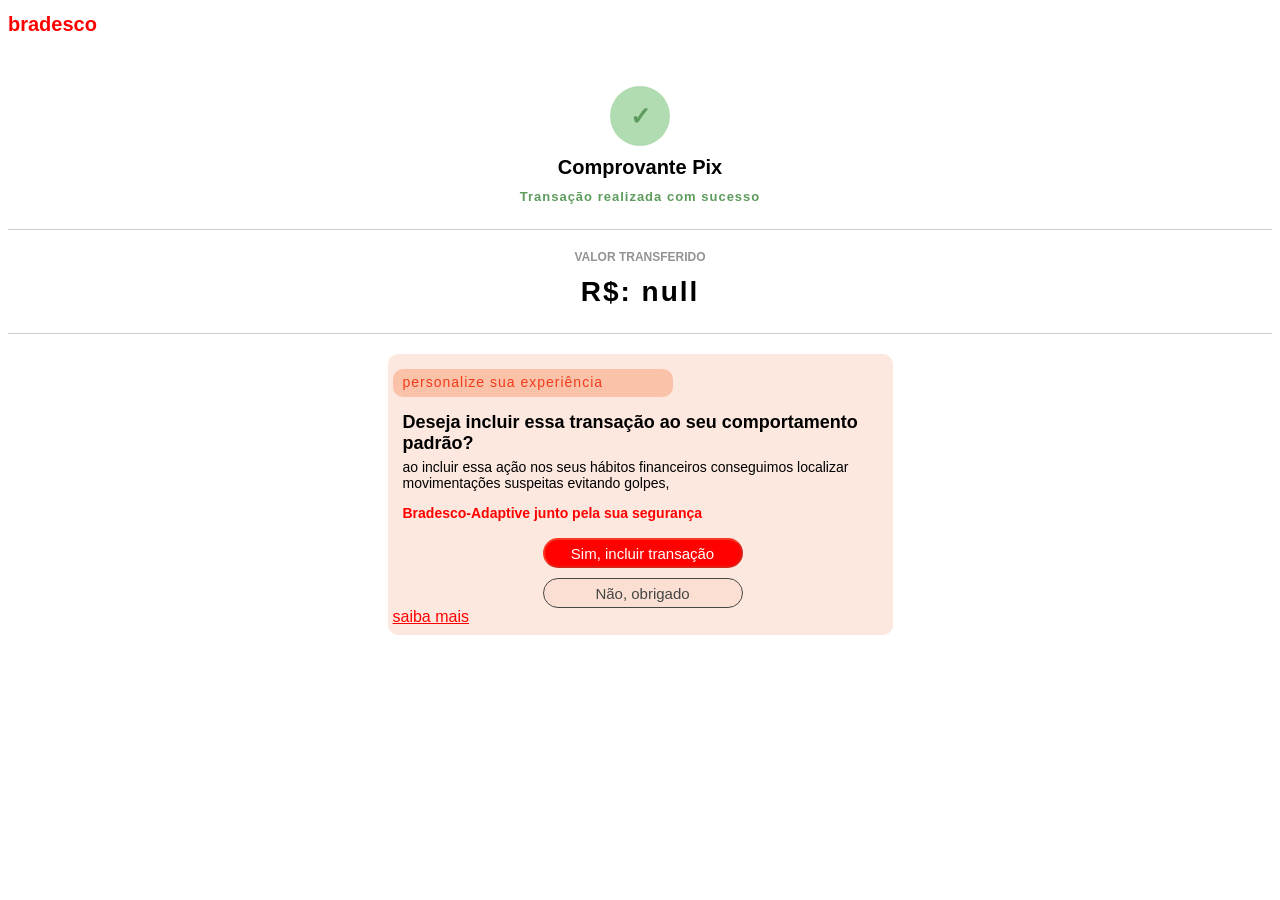
==== index.html @ 48e3f6b7 "primeira versão da interface da ferramenta guardian" ====
<!DOCTYPE html>
<html lang="en">
<head>
    <meta charset="UTF-8">
    <meta name="viewport" content="width=device-width, initial-scale=1.0">
    <title>Sprint 1 front-end</title>
    <link rel="stylesheet" href="style.css">
</head>
<body>
    <div>
        <h1>bradesco</h1>
    </div>
    
    <div class="confirmacao"> 
        <h2> ✓ </h2>
        <p class="comprovante">Comprovante Pix</p>
        <p class="sucesso">Transação realizada com sucesso</p>
    </div>    

    <hr>

    <div class="valor">
        <p>VALOR TRANSFERIDO</p>
        <span id="valorTransferido"></span>
    </div>

    <hr>

   <div class="comportamentoPadrao">
        <h3>personalize sua experiência</h3>
        <h2>Deseja incluir essa transação ao seu comportamento padrão?</h2>
        <p>ao incluir essa ação nos seus hábitos financeiros conseguimos localizar movimentações suspeitas evitando golpes,</p>
        <h4>Bradesco-Adaptive junto pela sua segurança</h4>
        <button id="aceitar">Sim, incluir transação</button>
        <button id="recusar">Não, obrigado</button>
        <nav>
            <a id="saibamais" href="saiba-mais.html">saiba mais</a>
        </nav>
    </div>

    <script src="script.js"></script>
</body>
</html>
---- style.css ----
h1 {
    color: red;
    font-family: avenir, sans-serif;
    font-size: 20px;
}

.confirmacao h2 {
    width: 60px;
    height: 60px;
    margin: 0 auto;
    margin-top: 50px;

    background-color: rgba(141, 204, 141, 0.678);
    color: rgb(93, 155, 93);
    font-size: 25px;
    font-weight: bold;

    border-radius: 50%;
    display: flex;
    justify-content: center;
    align-items: center;
}

.comprovante {
    width: 400px;
    height: auto;
    margin: 0 auto;
    margin-top: 10px;
    
    font-family: avenir, sans-serif;
    font-size: 20px;
    font-weight: bold;
    color: rgb(0, 0, 0);
    text-align: center;
}

.sucesso{
    width: 400px;
    height: auto;
    margin: 0 auto;
    margin-top: 10px;
    
    font-family: gothic, sans-serif;
    font-size: 13px;
    font-weight: bold;
    color: rgb(93, 155, 93);
    text-align: center;
    letter-spacing: 1px;
}

.valor {
    width: 400px;
    height: auto;
    margin: 0 auto;
    margin-top: 10px;
    margin-left: center;
    
    font-family: avenir, sans-serif;
    font-size: 12px;
    font-weight: bold;
    color: rgb(145, 148, 145);
    text-align: center;
}

#valorTransferido {
    width: 400px;
    height: auto;
    margin: 0 auto;
    margin-top: 10px;
    
    font-family: arial, Helvetica, sans-serif;
    font-size: 28px;
    font-weight: bold;
    color: rgb(0, 0, 0);
    letter-spacing: 2px;
    text-align: center;
}

hr {
    border: none;
    background-color: rgb(200, 206, 200);
    height: 1px;
    margin-top: 25px;
    margin-bottom: 20px;
}

.comportamentoPadrao {
    width: 500px;
    height: 280px;
    padding-left: 5px;
    padding-top: 0.5px;
    margin: 0 auto;
    background-color: rgba(240, 141, 95, 0.199);
    border-radius: 10px;
    justify-content: flex-start;
    display: flex;
    flex-direction: column;
}

.comportamentoPadrao h3 {
    width: 270px;
    height: 23px;
    padding-left: 10px;
    padding-top: 5px;

    font-family: gothic, sans-serif;
    font-size: 14px;
    font-weight: 500;
    letter-spacing: 1px;
    color: rgba(240, 42, 8, 0.884);
    background-color:  rgba(241, 110, 50, 0.308);
    
    border-radius: 10px;
    justify-content: flex-start;
}

.comportamentoPadrao h2 {
    width: 500px;
    height: 30px;
    padding-left: 10px;
    margin-top: 1px;

    font-family: gothic, sans-serif;
    font-size: 18px;
    font-weight: bold;
    color: rgb(0, 0, 0);
}

.comportamentoPadrao p {
    width: 500px;
    height: 30px;
    padding-left: 10px;
    margin-top: 2px;
    font-family: gothic, sans-serif;
    font-size: 14px;
    color: rgb(0, 0, 0);
}

.comportamentoPadrao h4 {
    width: 500px;
    height: 5px;
    padding-left: 10px;
    margin-top: 2px;
    font-family: gothic, sans-serif;
    font-size: 14px;
    color: rgb(255, 1, 1);
}

/* .comportamentoPadrao button  {
    width: 200px;
    height: 30px;
    margin: 0 auto;
    margin-top: 10px;
    background-color: rgba(240, 141, 95, 0.377);
    font-family: arial, Helvetica, sans-serif;
    font-size: 15px;
    border-color: rgba(240, 141, 95, 0.377);
    
    border-radius: 10px;
    display: flex;
    justify-content: center;
    align-items: center;
} */

#aceitar {
    width: 200px;
    height: 30px;
    margin: 0 auto;
    margin-top: 10px;
    color: white;
    background-color: rgb(255, 1, 1);
    font-family: arial, Helvetica, sans-serif;
    font-size: 15px;
    border-color: rgba(240, 141, 95, 0.377);
    
    border-radius: 30px;
    display: flex;
    justify-content: center;
    align-items: center;
}

#recusar {
    width: 200px;
    height: 30px;
    margin: 0 auto;
    margin-top: 10px;
    color:rgb(69, 71, 69);
    background-color: rgba(240, 141, 95, 0.096);
    font-family: arial, Helvetica, sans-serif;
    font-size: 15px;
    border-color:rgb(69, 71, 69);
    border-style: solid;
    border-width: 1px;
    
    border-radius: 30px;
    display: flex;
    justify-content: center;
    align-items: center;
    
}

#saibamais {
    color: #ff0000;    
    font-family: sans-serif;
}

.saiba-mais h2 {

    color: #ff0000;
    font-size: 30px;
    font-family: gothic, sans-serif;
}
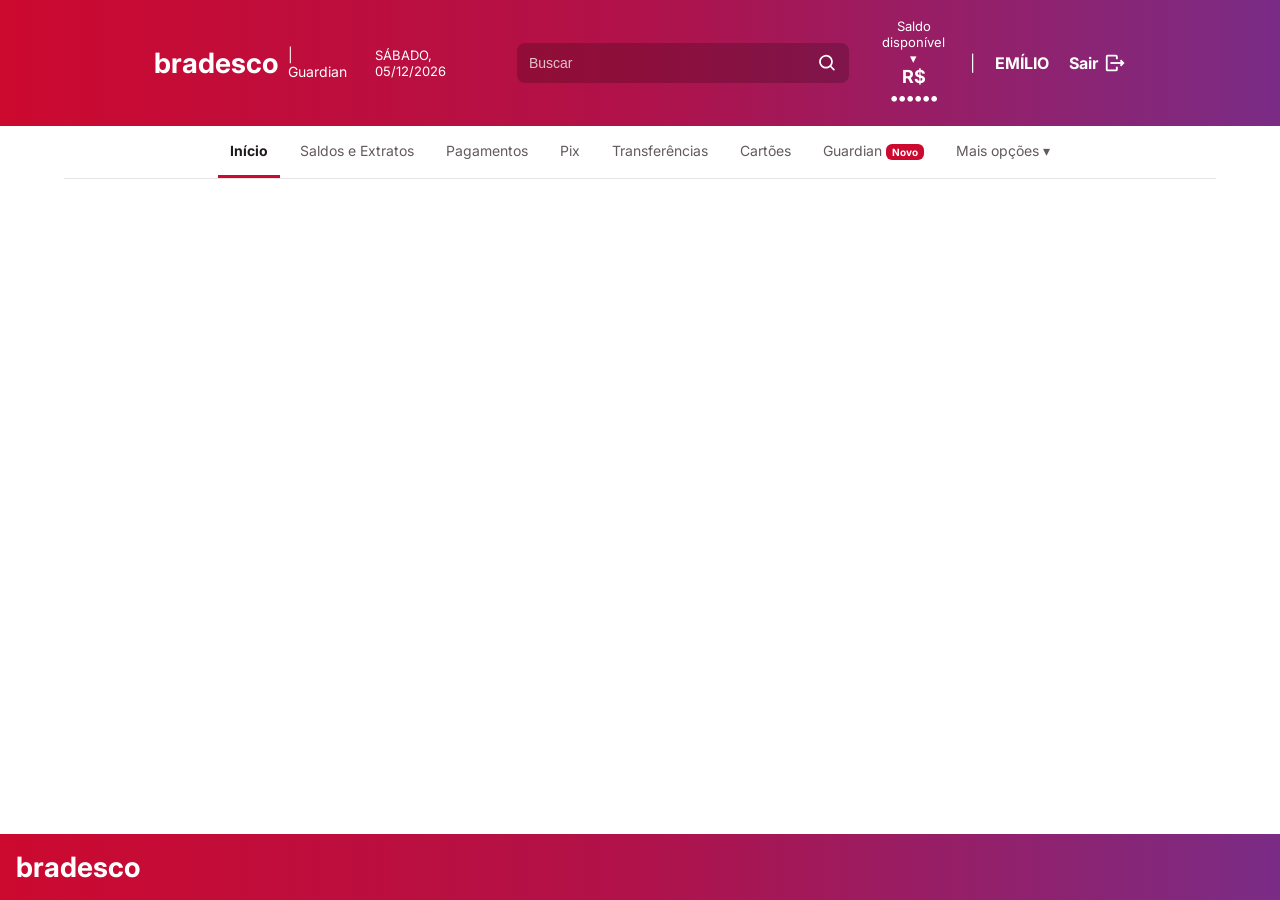
==== commit c9b3391c: "fix: reorganize projects structure and start header and footer" ====
--- a/index.html
+++ b/index.html
@@ -1,43 +1,69 @@
 <!DOCTYPE html>
-<html lang="en">
+<html lang="pt-BR">
+
 <head>
     <meta charset="UTF-8">
     <meta name="viewport" content="width=device-width, initial-scale=1.0">
-    <title>Sprint 1 front-end</title>
-    <link rel="stylesheet" href="style.css">
+    <title>Bradesco | Guardian</title>
+    <link href="https://fonts.googleapis.com/css2?family=Inter:wght@400;500;600;700;800&display=swap" rel="stylesheet">
+    <link rel="stylesheet" href="src/style/main.css">
 </head>
+
 <body>
-    <div>
-        <h1>bradesco</h1>
+    <div class="topbar">
+        <div class="title">
+            <h1>bradesco</h1>
+            <span class="partner">| Guardian</span>
+        </div>
+        <span class="data" id="today-data"></span>
+        <label class="search">
+            <input type="search" placeholder="Buscar" aria-label="Buscar">
+            <svg class="icon" viewBox="-2.5 -2.5 24 24" aria-hidden="true">
+                <path
+                    d="M8 14A6 6 0 1 0 8 2a6 6 0 0 0 0 12zm6.32-1.094l3.58 3.58a1 1 0 1 1-1.415 1.413l-3.58-3.58a8 8 0 1 1 1.414-1.414z" />
+            </svg>
+        </label>
+        <div class="balance">
+            <button type="button" class="balance-button" onclick="changeBalance()">
+                <span class="available-balance">Saldo disponível ▾</span>
+                <span class="balance-amount" id="balance-amount">R$ ••••••</span>
+            </button>
+
+            <div class="user">
+                <span>|</span>
+                <span class="name">EMÍLIO</span>
+                <button type="button" class="exit">
+                    Sair
+                    <svg class="icon icon-line" viewBox="0 0 24 24" aria-hidden="true">
+                        <polyline points="18 9 21 12 18 15"></polyline>
+                        <line x1="21" y1="12" x2="7" y2="12"></line>
+                        <path d="M14,16v3a1,1,0,0,1-1,1H4a1,1,0,0,1-1-1V5A1,1,0,0,1,4,4h9a1,1,0,0,1,1,1V8"></path>
+                    </svg>
+                </button>
+            </div>
+        </div>
+
     </div>
-    
-    <div class="confirmacao"> 
-        <h2> ✓ </h2>
-        <p class="comprovante">Comprovante Pix</p>
-        <p class="sucesso">Transação realizada com sucesso</p>
-    </div>    
+    <header class="button-navbar">
+        <nav class="navbar">
+            <a href="index.html" class="active">Início</a>
+            <a href="">Saldos e Extratos</a>
+            <a href="">Pagamentos</a>
+            <a href="src/pages/pix.html">Pix</a>
+            <a href="">Transferências</a>
+            <a href="">Cartões</a>
+            <a href="src/pages/guardian.html">Guardian <span class="new">Novo</span></a>
+            <a href="">Mais opções ▾</a>
+        </nav>
+    </header>
 
-    <hr>
+    <footer>
+        <div class="title">
+            <h1>bradesco</h1>
+        </div>
+    </footer>
 
-    <div class="valor">
-        <p>VALOR TRANSFERIDO</p>
-        <span id="valorTransferido"></span>
-    </div>
+    <script src="src/script/main.js"></script>
+</body>
 
-    <hr>
-
-   <div class="comportamentoPadrao">
-        <h3>personalize sua experiência</h3>
-        <h2>Deseja incluir essa transação ao seu comportamento padrão?</h2>
-        <p>ao incluir essa ação nos seus hábitos financeiros conseguimos localizar movimentações suspeitas evitando golpes,</p>
-        <h4>Bradesco-Adaptive junto pela sua segurança</h4>
-        <button id="aceitar">Sim, incluir transação</button>
-        <button id="recusar">Não, obrigado</button>
-        <nav>
-            <a id="saibamais" href="saiba-mais.html">saiba mais</a>
-        </nav>
-    </div>
-
-    <script src="script.js"></script>
-</body>
 </html>
--- a/src/style/main.css
+++ b/src/style/main.css
@@ -0,0 +1,179 @@
+* {
+    margin: 0;
+    padding: 0;
+    box-sizing: border-box;
+}
+
+body {
+    font-family: Inter, sans-serif;
+}
+a{
+    text-decoration: none;
+}
+
+/* ---------- Top Menu ---------- */
+.topbar {
+    background: linear-gradient(90deg, #CC092F, #B0124A, #7A2C86);
+    color: white;
+    padding: 18px 12%;
+    display: flex;
+    align-items: center;
+    gap: 28px;
+}
+
+.icon {
+    width: 22px;
+    height: 22px;
+    fill: white;
+}
+
+.icon-line {
+    fill: none;
+    stroke: white;
+    stroke-width: 2;
+}
+
+.title {
+    display: flex;
+    align-items: center;
+    gap: 10px;
+}
+
+.title h1 {
+    font-size: 28px;
+}
+
+.partner {
+    font-size: 14px;
+}
+
+.data {
+    font-size: 13px;
+}
+
+.search {
+    display: flex;
+    align-items: center;
+    width: 380px;
+    padding: 0 12px;
+    background: rgba(0, 0, 0, 0.2);
+    border-radius: 8px;
+}
+
+.search:focus-within {
+    outline: 2px solid white;
+}
+
+.search input::placeholder {
+    color: rgba(255, 255, 255, 0.75);
+}
+
+.search input {
+    width: 100%;
+    height: 40px;
+    border: none;
+    background: none;
+    color: white;
+    font-size: 14px;
+    outline: none;
+}
+
+.balance {
+    margin-left: auto;
+    display: flex;
+    align-items: center;
+    gap: 20px;
+}
+
+.topbar button {
+    border: none;
+    background: none;
+    color: white;
+    font-family: Inter, sans-serif;
+    cursor: pointer;
+}
+
+.balance-button {
+    display: flex;
+    flex-direction: column;
+    align-items: flex-start;
+}
+
+.available-balance {
+    font-size: 13px;
+}
+
+.balance-amount {
+    font-size: 18px;
+    font-weight: bold;
+}
+
+.user {
+    display: flex;
+    align-items: center;
+    gap: 20px;
+}
+
+.name {
+    font-weight: bold;
+}
+
+.exit {
+    display: flex;
+    align-items: center;
+    gap: 6px;
+    font-weight: bold;
+    font-size: 16px;
+}
+
+/* ---------- Menu ---------- */
+.navbar {
+    background: white;
+    border-bottom: 1px solid #E6E2E6;
+    padding: 0 12%;
+    display: flex;
+    gap: 8px;
+}
+
+.button-navbar {
+    display: flex;
+    justify-content: center;
+}
+
+.navbar a {
+    padding: 16px 12px;
+    color: #635A5E;
+    font-size: 14px;
+    border-bottom: 3px solid transparent;
+}
+
+.navbar a:hover {
+    color: #1F1A1C;
+}
+
+.navbar a.active {
+    color: #1F1A1C;
+    font-weight: bold;
+    border-bottom: 3px solid #CC092F;
+    transition: .2s ease;
+}
+
+.new {
+    background: #CC092F;
+    color: white;
+    font-size: 10px;
+    font-weight: bold;
+    padding: 2px 6px;
+    border-radius: 6px;
+}
+
+footer {
+    background: linear-gradient(90deg, #CC092F, #B0124A, #7A2C86);
+    position: fixed;
+    bottom: 0;
+    left: 0;
+    width: 100%;
+    color: white;
+    text-align: center;
+    padding: 16px;
+}
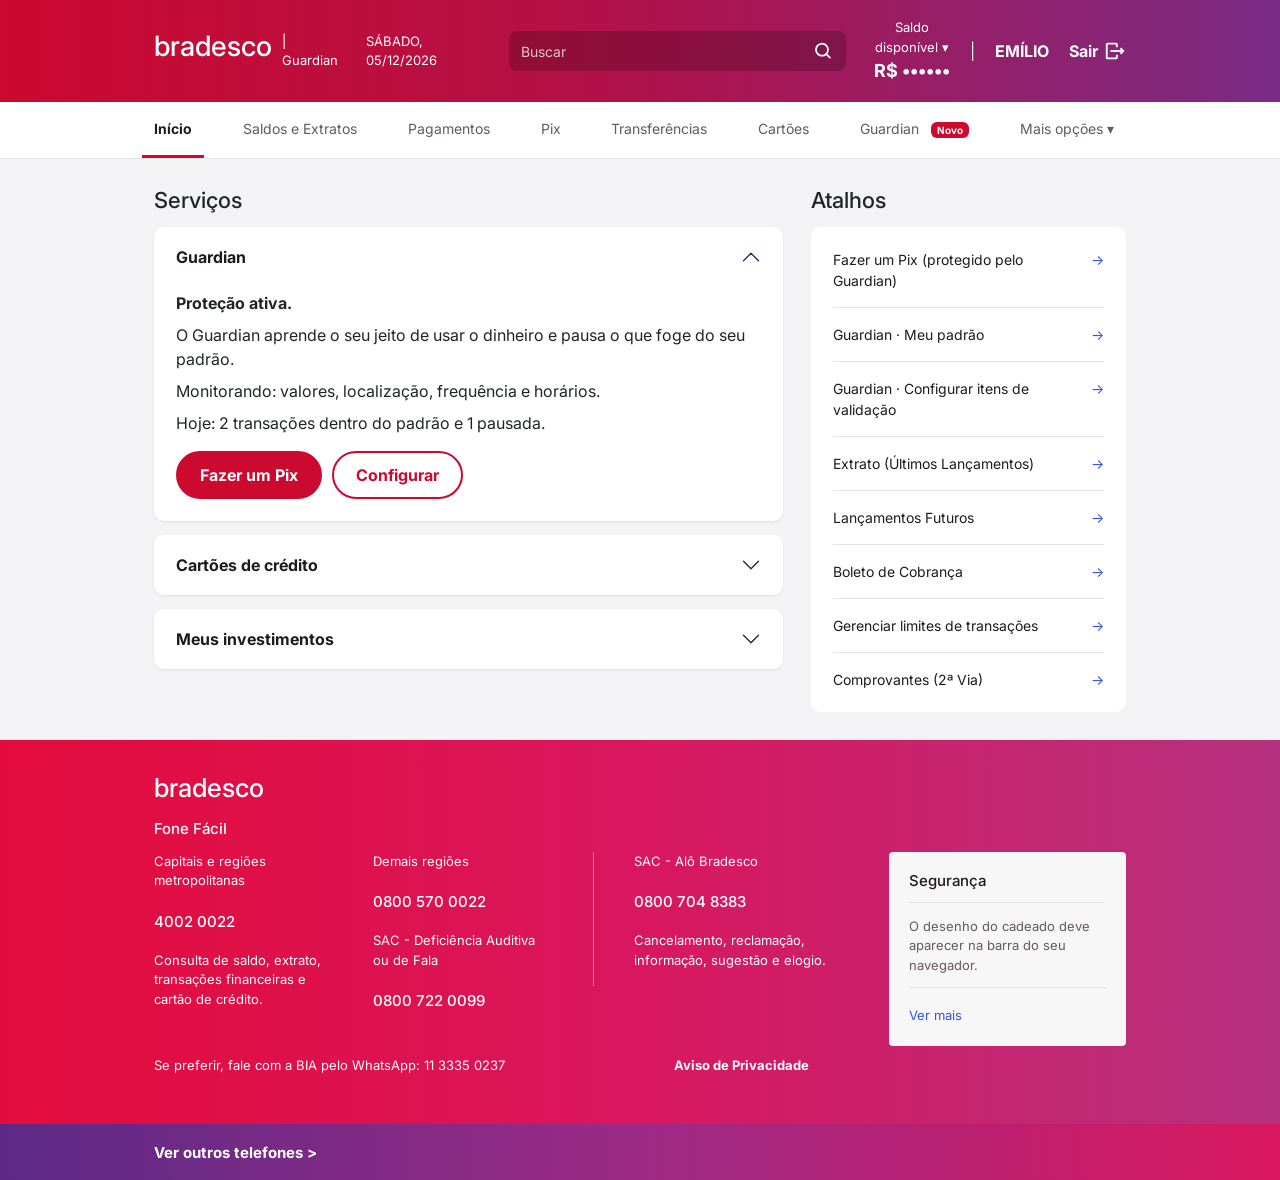
==== commit 70275f20: "feat: add elements in initial page" ====
--- a/index.html
+++ b/index.html
@@ -6,6 +6,8 @@
     <meta name="viewport" content="width=device-width, initial-scale=1.0">
     <title>Bradesco | Guardian</title>
     <link href="https://fonts.googleapis.com/css2?family=Inter:wght@400;500;600;700;800&display=swap" rel="stylesheet">
+    <link href="https://cdn.jsdelivr.net/npm/bootstrap@5.0.2/dist/css/bootstrap.min.css" rel="stylesheet"
+        integrity="sha384-EVSTQN3/azprG1Anm3QDgpJLIm9Nao0Yz1ztcQTwFspd3yD65VohhpuuCOmLASjC" crossorigin="anonymous">
     <link rel="stylesheet" href="src/style/main.css">
 </head>
 
@@ -57,13 +59,138 @@
         </nav>
     </header>
 
+    <main>
+        <div class="home-grid">
+
+            <section>
+                <h2 class="section-title">Serviços</h2>
+                <div class="accordion accordion-flush" id="services">
+                    <div class="accordion-item">
+                        <h2 class="accordion-header" id="guardian-header">
+                            <button class="accordion-button" type="button" data-bs-toggle="collapse"
+                                data-bs-target="#guardian" aria-expanded="true" aria-controls="guardian">
+                                Guardian
+                            </button>
+                        </h2>
+                        <div id="guardian" class="accordion-collapse collapse show" aria-labelledby="guardian-header"
+                            data-bs-parent="#services">
+                            <div class="accordion-body">
+                                <p><strong>Proteção ativa.</strong></p>
+                                <p>O Guardian aprende o seu jeito de usar o dinheiro e pausa o que foge do seu padrão.
+                                </p>
+                                <p>Monitorando: valores, localização, frequência e horários.</p>
+                                <p>Hoje: 2 transações dentro do padrão e 1 pausada.</p>
+                                <div class="accordion-actions">
+                                    <a href="src/pages/pix.html" class="btn-red">Fazer um Pix</a>
+                                    <a href="src/pages/guardian.html" class="btn-outline">Configurar</a>
+                                </div>
+                            </div>
+                        </div>
+                    </div>
+                    <div class="accordion-item">
+                        <h2 class="accordion-header" id="cards-header">
+                            <button class="accordion-button collapsed" type="button" data-bs-toggle="collapse"
+                                data-bs-target="#cards" aria-expanded="false" aria-controls="cards">
+                                Cartões de crédito
+                            </button>
+                        </h2>
+                        <div id="cards" class="accordion-collapse collapse" aria-labelledby="cards-header"
+                            data-bs-parent="#services">
+                            <div class="accordion-body">
+                                <p><strong>Fatura atual: R$ 1.245,80</strong> · vence em 10/12</p>
+                                <p>Limite disponível: R$ 3.754,20</p>
+                                <p>Use o cartão virtual para compras on-line com mais segurança.</p>
+                                <div class="accordion-actions">
+                                    <a href="#" class="btn-red">Ver fatura</a>
+                                    <a href="#" class="btn-outline">Cartão virtual</a>
+                                </div>
+                            </div>
+                        </div>
+                    </div>
+
+                    <div class="accordion-item">
+                        <h2 class="accordion-header" id="investments-header">
+                            <button class="accordion-button collapsed" type="button" data-bs-toggle="collapse"
+                                data-bs-target="#investments" aria-expanded="false" aria-controls="investments">
+                                Meus investimentos
+                            </button>
+                        </h2>
+                        <div id="investments" class="accordion-collapse collapse" aria-labelledby="investments-header"
+                            data-bs-parent="#services">
+                            <div class="accordion-body">
+                                <p><strong>Total investido: R$ 8.920,00</strong></p>
+                                <p>Rendimento no mês: R$ 74,30</p>
+                                <p>Conheça opções de investimento de acordo com o seu perfil.</p>
+                                <div class="accordion-actions">
+                                    <a href="#" class="btn-red">Ver investimentos</a>
+                                    <a href="#" class="btn-outline">Investir</a>
+                                </div>
+                            </div>
+                        </div>
+                    </div>
+                </div>
+            </section>
+
+            <section>
+                <h2 class="section-title">Atalhos</h2>
+                <div class="shortcuts">
+                    <a href="src/pages/pix.html">Fazer um Pix (protegido pelo Guardian) <span>→</span></a>
+                    <a href="src/pages/guardian.html">Guardian · Meu padrão <span>→</span></a>
+                    <a href="src/pages/guardian.html">Guardian · Configurar itens de validação <span>→</span></a>
+                    <a href="#">Extrato (Últimos Lançamentos) <span>→</span></a>
+                    <a href="#">Lançamentos Futuros <span>→</span></a>
+                    <a href="#">Boleto de Cobrança <span>→</span></a>
+                    <a href="#">Gerenciar limites de transações <span>→</span></a>
+                    <a href="#">Comprovantes (2ª Via) <span>→</span></a>
+                </div>
+            </section>
+
+        </div>
+    </main>
+
     <footer>
-        <div class="title">
-            <h1>bradesco</h1>
+        <div class="title-footer">
+            <h2>bradesco</h2>
+            <h4>Fone Fácil</h4>
+            <div class="columns">
+                <div class="first-column">
+                    <p>Capitais e regiões metropolitanas</p>
+                    <h4>4002 0022</h4>
+                    <p>Consulta de saldo, extrato, transações financeiras e cartão de crédito.</p>
+                </div>
+                <div class="second-column">
+                    <p>Demais regiões</p>
+                    <h4>0800 570 0022</h4>
+                    <p>SAC - Deficiência Auditiva ou de Fala</p>
+                    <h4>0800 722 0099</h4>
+                </div>
+                <div class="third-column">
+                    <p>SAC - Alô Bradesco</p>
+                    <h4>0800 704 8383</h4>
+                    <p>Cancelamento, reclamação, informação, sugestão e elogio.</p>
+                </div>
+                <div class="card-column">
+                    <h4>Segurança</h4>
+                    <p>O desenho do cadeado deve aparecer na barra do seu navegador.</p>
+                    <a href="#">Ver mais</a>
+                </div>
+            </div>
+
+            <div class="footer-links">
+                <p>Se preferir, fale com a BIA pelo WhatsApp: 11 3335 0237</p>
+                <a href="#">Aviso de Privacidade</a>
+            </div>
+        </div>
+
+        <div class="fourth-column">
+            <a href="#">Ver outros telefones &gt;</a>
         </div>
     </footer>
 
     <script src="src/script/main.js"></script>
+    <script src="https://cdn.jsdelivr.net/npm/bootstrap@5.0.2/dist/js/bootstrap.bundle.min.js"
+        integrity="sha384-MrcW6ZMFYlzcLA8Nl+NtUVF0sA7MsXsP1UyJoMp4YLEuNSfAP+JcXn/tWtIaxVXM"
+        crossorigin="anonymous"></script>
 </body>
 
 </html>
--- a/src/style/main.css
+++ b/src/style/main.css
@@ -5,9 +5,13 @@
 }
 
 body {
+    min-height: 100vh;
+    display: flex;
+    flex-direction: column;
     font-family: Inter, sans-serif;
 }
-a{
+
+a {
     text-decoration: none;
 }
 
@@ -33,9 +37,16 @@
     stroke-width: 2;
 }
 
+.title,
+.balance,
+.user,
+.exit {
+    display: flex;
+    align-items: center;
+    gap: 20px;
+}
+
 .title {
-    display: flex;
-    align-items: center;
     gap: 10px;
 }
 
@@ -43,11 +54,9 @@
     font-size: 28px;
 }
 
-.partner {
-    font-size: 14px;
-}
-
-.data {
+.partner,
+.data,
+.available-balance {
     font-size: 13px;
 }
 
@@ -64,10 +73,6 @@
     outline: 2px solid white;
 }
 
-.search input::placeholder {
-    color: rgba(255, 255, 255, 0.75);
-}
-
 .search input {
     width: 100%;
     height: 40px;
@@ -78,18 +83,20 @@
     outline: none;
 }
 
+.search input::placeholder {
+    color: rgba(255, 255, 255, 0.75);
+}
+
 .balance {
     margin-left: auto;
-    display: flex;
-    align-items: center;
-    gap: 20px;
 }
 
 .topbar button {
     border: none;
     background: none;
     color: white;
-    font-family: Inter, sans-serif;
+    font-family: inherit;
+    font-size: 16px;
     cursor: pointer;
 }
 
@@ -99,31 +106,18 @@
     align-items: flex-start;
 }
 
-.available-balance {
-    font-size: 13px;
+.balance-amount,
+.name,
+.exit {
+    font-weight: bold;
 }
 
 .balance-amount {
     font-size: 18px;
-    font-weight: bold;
-}
-
-.user {
-    display: flex;
-    align-items: center;
-    gap: 20px;
-}
-
-.name {
-    font-weight: bold;
 }
 
 .exit {
-    display: flex;
-    align-items: center;
     gap: 6px;
-    font-weight: bold;
-    font-size: 16px;
 }
 
 /* ---------- Menu ---------- */
@@ -135,11 +129,6 @@
     gap: 8px;
 }
 
-.button-navbar {
-    display: flex;
-    justify-content: center;
-}
-
 .navbar a {
     padding: 16px 12px;
     color: #635A5E;
@@ -147,15 +136,18 @@
     border-bottom: 3px solid transparent;
 }
 
-.navbar a:hover {
-    color: #1F1A1C;
-}
-
+.navbar a:first-child {
+    margin-left: -12px;
+}
+
+.navbar a:hover,
 .navbar a.active {
     color: #1F1A1C;
-    font-weight: bold;
-    border-bottom: 3px solid #CC092F;
-    transition: .2s ease;
+}
+
+.navbar a.active {
+    font-weight: bold;
+    border-bottom-color: #CC092F;
 }
 
 .new {
@@ -164,16 +156,210 @@
     font-size: 10px;
     font-weight: bold;
     padding: 2px 6px;
+    margin-left: 8px;
     border-radius: 6px;
 }
 
+/* ---------- Main ---------- */
+main {
+    flex: 1;
+    padding: 28px 12%;
+    background: #F3F2F5;
+}
+
+.home-grid {
+    display: grid;
+    grid-template-columns: 2fr 1fr;
+    gap: 28px;
+    align-items: stretch;
+}
+
+.home-grid section {
+    display: flex;
+    flex-direction: column;
+}
+
+.section-title {
+    font-size: 22px;
+    margin-bottom: 14px;
+}
+
+.shortcuts {
+    flex: 1;
+    background: white;
+    border-radius: 10px;
+    padding: 6px 22px;
+}
+
+.shortcuts a {
+    display: flex;
+    justify-content: space-between;
+    padding: 16px 0;
+    border-bottom: 1px solid #E6E2E6;
+    color: #1F1A1C;
+    font-size: 14px;
+}
+
+.shortcuts a:last-child {
+    border-bottom: none;
+}
+
+.shortcuts a:hover {
+    color: #CC092F;
+}
+
+.shortcuts span {
+    color: #3655D4;
+}
+
+/* ---------- Acordeão ---------- */
+.accordion-flush .accordion-item {
+    border: none;
+    border-radius: 10px;
+    margin-bottom: 14px;
+    overflow: hidden;
+    box-shadow: 0 1px 3px rgba(0, 0, 0, 0.08);
+}
+
+.accordion-button,
+.accordion-button:not(.collapsed) {
+    padding: 20px 22px;
+    font-weight: bold;
+    background: white;
+    color: #1F1A1C;
+    box-shadow: none;
+}
+
+.accordion-button:focus {
+    box-shadow: none;
+}
+
+.accordion-body {
+    padding: 4px 22px 22px;
+    min-height: 215px;
+}
+
+.accordion-body p {
+    margin-bottom: 8px;
+}
+
+.accordion-actions {
+    display: flex;
+    gap: 10px;
+    margin-top: 16px;
+}
+
+.btn-red,
+.btn-outline {
+    padding: 10px 22px;
+    border-radius: 24px;
+    border: 2px solid #CC092F;
+    font-weight: bold;
+}
+
+.btn-red,
+.btn-red:hover {
+    background: #CC092F;
+    color: white;
+}
+
+.btn-outline,
+.btn-outline:hover {
+    background: white;
+    color: #CC092F;
+}
+
+/* ---------- Rodapé ---------- */
 footer {
-    background: linear-gradient(90deg, #CC092F, #B0124A, #7A2C86);
-    position: fixed;
-    bottom: 0;
-    left: 0;
-    width: 100%;
-    color: white;
-    text-align: center;
-    padding: 16px;
+    color: white;
+}
+
+.title-footer {
+    background: linear-gradient(90deg, #E30B3B, #D9175E, #B5317F);
+    padding: 32px 12%;
+}
+
+.title-footer h2 {
+    font-size: 26px;
+    margin-bottom: 16px;
+}
+
+.columns {
+    display: flex;
+    align-items: flex-start;
+    gap: 40px;
+    margin-top: 14px;
+}
+
+.first-column,
+.second-column,
+.third-column {
+    display: flex;
+    flex-direction: column;
+    gap: 6px;
+    width: 200px;
+}
+
+.third-column {
+    border-left: 1px solid rgba(255, 255, 255, 0.4);
+    padding-left: 40px;
+    width: 280px;
+}
+
+footer h4 {
+    font-size: 15px;
+    margin-bottom: 14px;
+}
+
+footer p,
+footer a {
+    font-size: 13px;
+}
+
+footer a {
+    color: white;
+    font-weight: bold;
+}
+
+.card-column {
+    margin-left: auto;
+    width: 260px;
+    padding: 20px;
+    background: #F8F7F8;
+    color: #1F1A1C;
+    border-radius: 4px;
+}
+
+.card-column h4,
+.card-column p {
+    padding-bottom: 12px;
+    border-bottom: 1px solid #E6E2E6;
+}
+
+.card-column p {
+    color: #635A5E;
+    margin-bottom: 14px;
+}
+
+.card-column a {
+    color: #3655D4;
+    font-weight: normal;
+}
+
+.footer-links {
+    display: flex;
+    margin-top: 10px;
+}
+
+.footer-links p {
+    width: 520px;
+}
+
+.fourth-column {
+    background: linear-gradient(90deg, #5B2A86, #9C2A85, #D9175E);
+    padding: 16px 12%;
+}
+
+.fourth-column a {
+    font-size: 15px;
 }
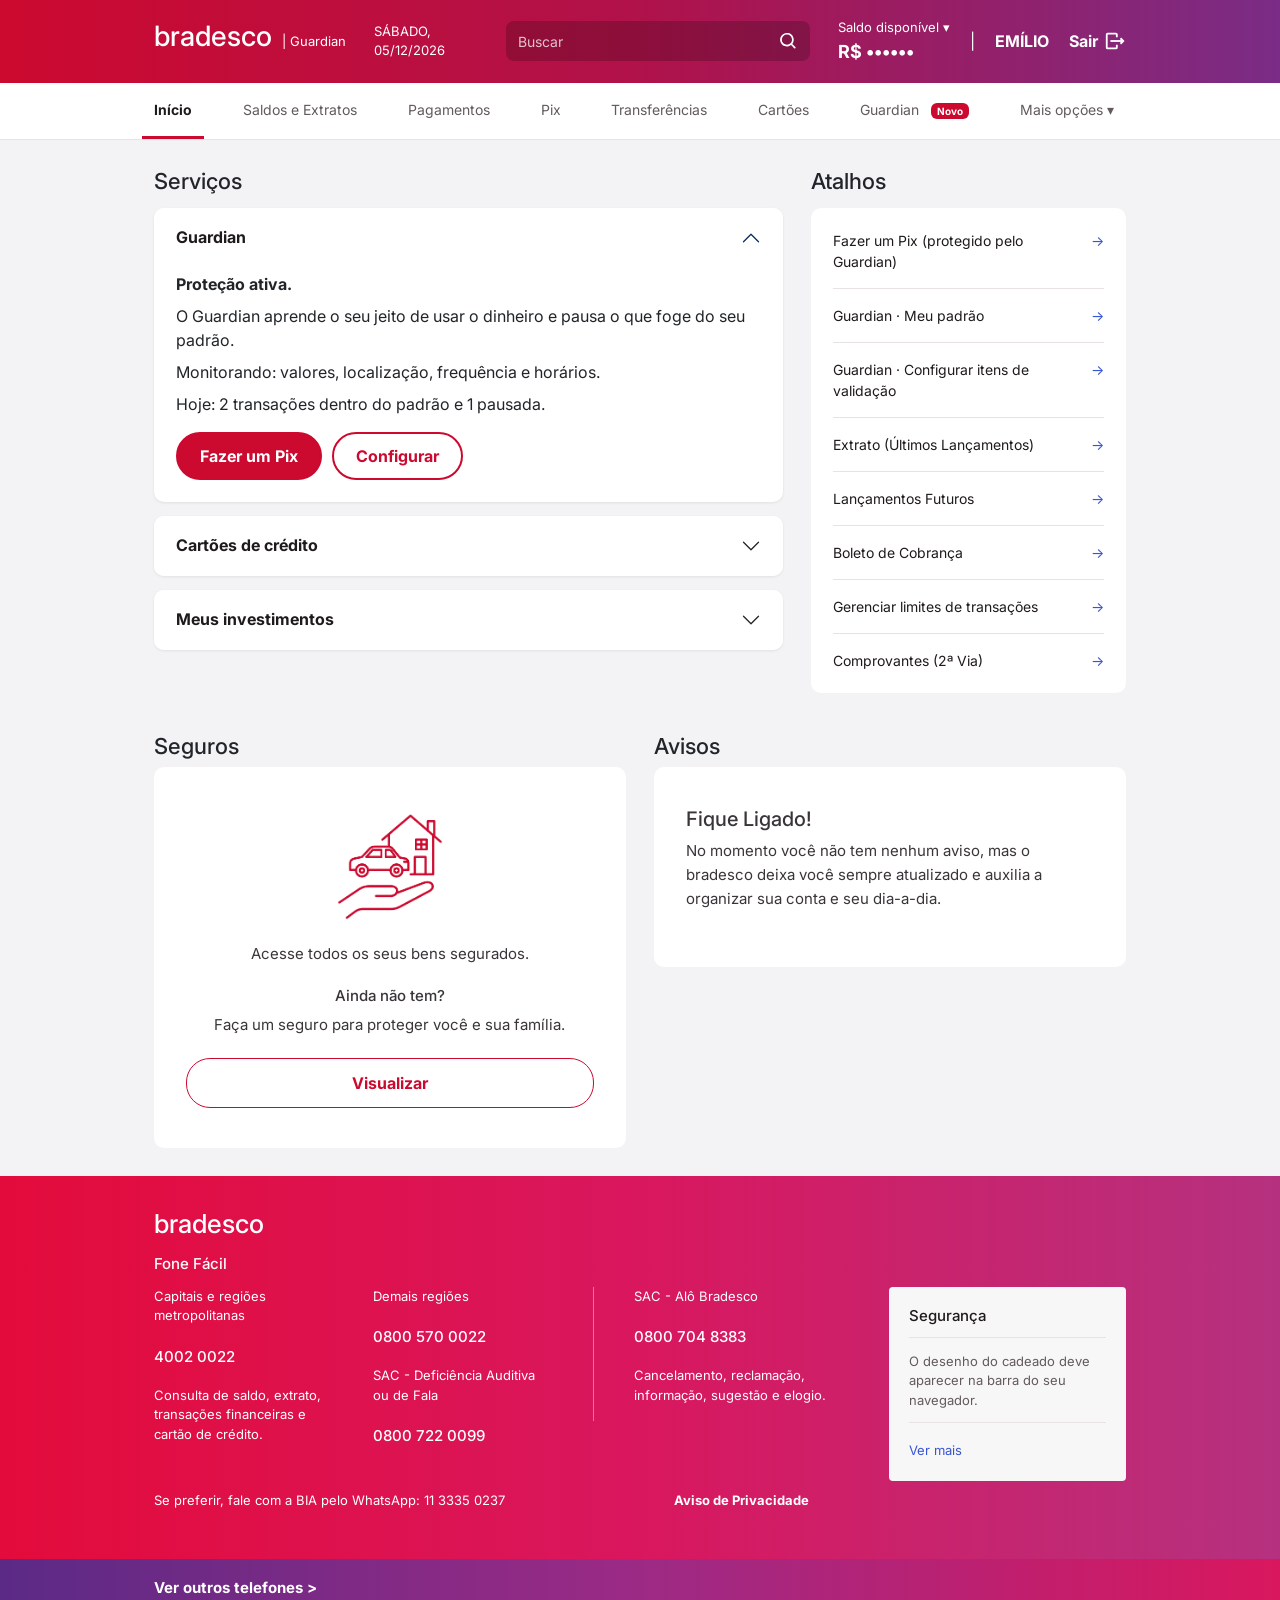
==== commit 8e8c4ae0: "add: add two cards in home page" ====
--- a/index.html
+++ b/index.html
@@ -11,7 +11,7 @@
     <link rel="stylesheet" href="src/style/main.css">
 </head>
 
-<body>
+<body class="home">
     <div class="topbar">
         <div class="title">
             <h1>bradesco</h1>
@@ -30,10 +30,16 @@
                 <span class="available-balance">Saldo disponível ▾</span>
                 <span class="balance-amount" id="balance-amount">R$ ••••••</span>
             </button>
-
             <div class="user">
                 <span>|</span>
+                <span class="avatar">E</span>
                 <span class="name">EMÍLIO</span>
+                <button type="button" class="bell" aria-label="Notificações">
+                    <svg class="icon icon-line" viewBox="0 0 24 24" aria-hidden="true">
+                        <path d="M6 16V11a6 6 0 0 1 12 0v5l1.5 2h-15z"></path>
+                        <path d="M10 20a2 2 0 0 0 4 0"></path>
+                    </svg>
+                </button>
                 <button type="button" class="exit">
                     Sair
                     <svg class="icon icon-line" viewBox="0 0 24 24" aria-hidden="true">
@@ -60,8 +66,82 @@
     </header>
 
     <main>
+        <!-- só aparece no celular -->
+        <section class="favorites">
+            <h2 class="section-title">Favoritos</h2>
+            <div class="fav-grid">
+                <a href="#">
+                    <span><svg class="fav-icon" viewBox="0 0 24 24">
+                            <path d="M4 8h14l-3-3M20 16H6l3 3" />
+                        </svg></span>
+                    Transferências
+                </a>
+                <a href="src/pages/pix.html">
+                    <span><svg class="fav-icon" viewBox="0 0 24 24">
+                            <path d="M12 3l4 4-4 4-4-4zM12 13l4 4-4 4-4-4zM3 12l4-4M21 12l-4-4M3 12l4 4M21 12l-4 4" />
+                        </svg></span>
+                    Pix
+                </a>
+                <a href="#">
+                    <span><svg class="fav-icon" viewBox="0 0 24 24">
+                            <path d="M4 6v12M7 6v12M11 6v12M14 6v12M17 6v12M20 6v12" />
+                        </svg></span>
+                    Pagamentos
+                </a>
+                <a href="#">
+                    <span><svg class="fav-icon" viewBox="0 0 24 24">
+                            <rect x="3" y="6" width="18" height="12" rx="2" />
+                            <path d="M3 10h18" />
+                        </svg></span>
+                    Cartões
+                </a>
+                <a href="src/pages/guardian.html" class="fav-guardian">
+                    <span><svg class="fav-icon" viewBox="0 0 24 24">
+                            <path d="M12 3l7 3v6c0 4.5-3 8-7 9-4-1-7-4.5-7-9V6z" />
+                            <path d="M9 12l2 2 4-4" />
+                        </svg></span>
+                    Guardian
+                </a>
+                <a href="#">
+                    <span><svg class="fav-icon" viewBox="0 0 24 24">
+                            <path d="M4 18l5-6 4 3 7-8" />
+                        </svg></span>
+                    Investimentos
+                </a>
+                <a href="#">
+                    <span><svg class="fav-icon" viewBox="0 0 24 24">
+                            <circle cx="12" cy="12" r="8" />
+                            <path
+                                d="M14.5 9.5c-.5-1-1.5-1.5-2.5-1.5-1.5 0-2.5.8-2.5 2s1 1.7 2.5 2 2.5.8 2.5 2-1 2-2.5 2c-1 0-2-.5-2.5-1.5" />
+                        </svg></span>
+                    Empréstimos
+                </a>
+                <a href="#" class="fav-edit">
+                    <span><svg class="fav-icon" viewBox="0 0 24 24">
+                            <path d="M4 7h10M18 7h2M4 17h4M12 17h8" />
+                            <circle cx="16" cy="7" r="2" />
+                            <circle cx="10" cy="17" r="2" />
+                        </svg></span>
+                    Personalizar
+                </a>
+            </div>
+
+            <a href="src/pages/guardian.html" class="promo">
+                <span class="promo-img">
+                    <svg viewBox="0 0 24 24">
+                        <path d="M12 3l7 3v6c0 4.5-3 8-7 9-4-1-7-4.5-7-9V6z" />
+                        <path d="M9 12l2 2 4-4" />
+                    </svg>
+                </span>
+                <span class="promo-text">
+                    <strong>Seu Pix agora tem o Guardian</strong>
+                    <span>Proteção contra golpes que aprende o seu padrão</span>
+                </span>
+                <span class="promo-arrow">›</span>
+            </a>
+        </section>
+
         <div class="home-grid">
-
             <section>
                 <h2 class="section-title">Serviços</h2>
                 <div class="accordion accordion-flush" id="services">
@@ -144,8 +224,32 @@
                     <a href="#">Comprovantes (2ª Via) <span>→</span></a>
                 </div>
             </section>
-
-        </div>
+        </div>
+
+        <div class="bottom-grid">
+        <section class="last-cards">
+            <div>
+                <h2>Seguros</h2>
+                <div class="text-cards">
+                    <img src="src/assets/imgs/icone-seguro.png" alt="Seguros" width="80">
+                    <p>Acesse todos os seus bens segurados.</p>
+                    <h3>Ainda não tem?</h3>
+                    <p>Faça um seguro para proteger você e sua família.</p>
+                    <a href="#" class="card-button">Visualizar</a>
+                </div>
+            </div>
+        </section>
+        <section class="last-cards">
+            <div>
+                <h2>Avisos</h2>
+                <div class="text-cards-second">
+                    <h3>Fique Ligado!</h3>
+                    <p>No momento você não tem nenhum aviso, mas o bradesco deixa você sempre atualizado e auxilia a organizar sua conta e seu dia-a-dia.</p>
+                </div>
+            </div>
+
+        </section>
+    </div>
     </main>
 
     <footer>
--- a/src/style/main.css
+++ b/src/style/main.css
@@ -269,6 +269,92 @@
     color: #CC092F;
 }
 
+/* ---------- Cards ---------- */
+.bottom-grid {
+    display: grid;
+    grid-template-columns: repeat(2, 1fr);
+    gap: 28px;
+    align-items: stretch;
+    margin-top: 40px;
+}
+
+.bottom-grid section {
+    display: flex;
+    flex-direction: column;
+}
+
+.text-cards,
+.text-cards-second {
+    flex: 1;
+}
+
+.last-cards {
+    display: flex;
+    gap: 10px;
+}
+
+.last-cards h2 {
+    font-size: 22px;
+}
+
+.text-cards {
+    display: flex;
+    flex-direction: column;
+    align-items: center;
+    text-align: center;
+    background: white;
+    border-radius: 10px;
+    padding: 40px 32px;
+    color: #3A3539;
+}
+
+.text-cards-second {
+    background: white;
+    border-radius: 10px;
+    padding: 40px 32px;
+    color: #3A3539;
+}
+
+.text-cards img {
+    width: 110px;
+    margin-bottom: 20px;
+}
+
+.text-cards p {
+    font-size: 15px;
+    line-height: 1.6;
+}
+
+.text-cards h3 {
+    font-size: 15px;
+    margin-top: 5px;
+}
+
+.text-cards-second h3 {
+    font-size: 20px;
+}
+
+.text-cards-second p {
+    font-size: 15px;
+    line-height: 1.6;
+}
+
+.card-button {
+    width: 100%;
+    margin-top: 5px;
+    padding: 12px;
+    border: 1.5px solid #CC092F;
+    border-radius: 24px;
+    color: #CC092F;
+    font-weight: bold;
+    transition: .2s ease;
+}
+
+.card-button:hover {
+    background: #FBE3E8;
+    color: #000000;
+}
+
 /* ---------- Rodapé ---------- */
 footer {
     color: white;
@@ -362,4 +448,274 @@
 
 .fourth-column a {
     font-size: 15px;
+}
+
+/* ---------- Responsivo ---------- */
+.title,
+.partner,
+.balance-button,
+.navbar a {
+    white-space: nowrap;
+}
+
+/* tablet */
+@media (max-width: 1100px) {
+    .topbar {
+        flex-wrap: wrap;
+        gap: 14px 24px;
+    }
+
+    .search {
+        order: 3;
+        width: 100%;
+    }
+
+    .navbar {
+        overflow-x: auto;
+    }
+
+    .columns {
+        flex-wrap: wrap;
+    }
+
+    .card-column {
+        margin-left: 0;
+    }
+}
+
+@media (max-width: 900px) {
+    .home-grid {
+        grid-template-columns: 1fr;
+    }
+
+    .accordion-body {
+        min-height: auto;
+    }
+}
+
+/* celular */
+@media (max-width: 600px) {
+
+    .topbar,
+    .navbar,
+    main,
+    .title-footer,
+    .fourth-column {
+        padding-left: 5%;
+        padding-right: 5%;
+    }
+
+    .title h1 {
+        font-size: 24px;
+    }
+
+    .title,
+    .data,
+    .user>span:first-child {
+        display: none;
+    }
+
+    .balance {
+        gap: 14px;
+    }
+
+    .accordion-actions {
+        flex-wrap: wrap;
+    }
+
+    .columns,
+    .footer-links {
+        flex-direction: column;
+        gap: 20px;
+    }
+
+    .first-column,
+    .second-column,
+    .third-column,
+    .card-column,
+    .footer-links p {
+        width: 100%;
+    }
+
+    .third-column {
+        border-left: none;
+        padding-left: 0;
+        padding-top: 20px;
+        border-top: 1px solid rgba(255, 255, 255, 0.4);
+    }
+}
+
+.extract,
+.avatar,
+.bell,
+.favorites {
+    display: none;
+}
+
+@media (max-width: 600px) {
+    .topbar {
+        padding-top: 24px;
+        padding-bottom: 36px;
+        border-radius: 0 0 50% 50% / 0 0 28px 28px;
+    }
+
+    .balance {
+        display: contents;
+    }
+
+    .user {
+        order: 1;
+        width: 100%;
+        gap: 12px;
+    }
+
+    .avatar {
+        display: flex;
+        align-items: center;
+        justify-content: center;
+        width: 36px;
+        height: 36px;
+        border-radius: 50%;
+        background: white;
+        color: #CC092F;
+        font-weight: bold;
+    }
+
+    .name {
+        flex: 1;
+        font-size: 15px;
+    }
+
+    .bell {
+        display: block;
+    }
+
+    .balance-button {
+        order: 2;
+    }
+
+    .extract {
+        display: block;
+        order: 2;
+        margin-left: auto;
+        color: white;
+        font-size: 13px;
+        font-weight: bold;
+        text-decoration: underline;
+    }
+
+    .search {
+        order: 3;
+        border-radius: 22px;
+    }
+
+    .home .button-navbar {
+        display: none;
+    }
+
+    .favorites {
+        display: block;
+        margin-bottom: 28px;
+    }
+
+    .fav-grid {
+        display: grid;
+        grid-template-columns: repeat(4, 1fr);
+        gap: 16px 8px;
+        margin-bottom: 24px;
+    }
+
+    .fav-grid a {
+        display: flex;
+        flex-direction: column;
+        align-items: center;
+        gap: 6px;
+        color: #1F1A1C;
+        font-size: 11px;
+        text-align: center;
+    }
+
+    .fav-grid a>span {
+        display: flex;
+        align-items: center;
+        justify-content: center;
+        width: 56px;
+        height: 56px;
+        border-radius: 16px;
+        background: white;
+        box-shadow: 0 2px 6px rgba(0, 0, 0, 0.08);
+    }
+
+    .fav-icon {
+        width: 26px;
+        height: 26px;
+        fill: none;
+        stroke: #CC092F;
+        stroke-width: 1.8;
+        stroke-linecap: round;
+        stroke-linejoin: round;
+    }
+
+    .fav-guardian>span {
+        outline: 2px solid #CC092F;
+    }
+
+    .fav-edit {
+        color: #3655D4 !important;
+    }
+
+    .fav-edit .fav-icon {
+        stroke: #3655D4;
+    }
+
+    .promo {
+        display: flex;
+        align-items: center;
+        gap: 14px;
+        overflow: hidden;
+        background: white;
+        border-radius: 12px;
+        box-shadow: 0 2px 6px rgba(0, 0, 0, 0.08);
+        color: #1F1A1C;
+    }
+
+    .promo-img {
+        display: flex;
+        align-items: center;
+        justify-content: center;
+        width: 90px;
+        height: 100px;
+        flex-shrink: 0;
+        background: linear-gradient(135deg, #CC092F, #7A2C86);
+    }
+
+    .promo-img svg {
+        width: 42px;
+        height: 42px;
+        fill: none;
+        stroke: white;
+        stroke-width: 1.8;
+    }
+
+    .promo-text {
+        display: flex;
+        flex-direction: column;
+        gap: 4px;
+        flex: 1;
+    }
+
+    .promo-text strong {
+        font-size: 14px;
+    }
+
+    .promo-text span {
+        font-size: 12px;
+        color: #635A5E;
+    }
+
+    .promo-arrow {
+        padding-right: 14px;
+        font-size: 24px;
+        color: #3655D4;
+    }
 }
